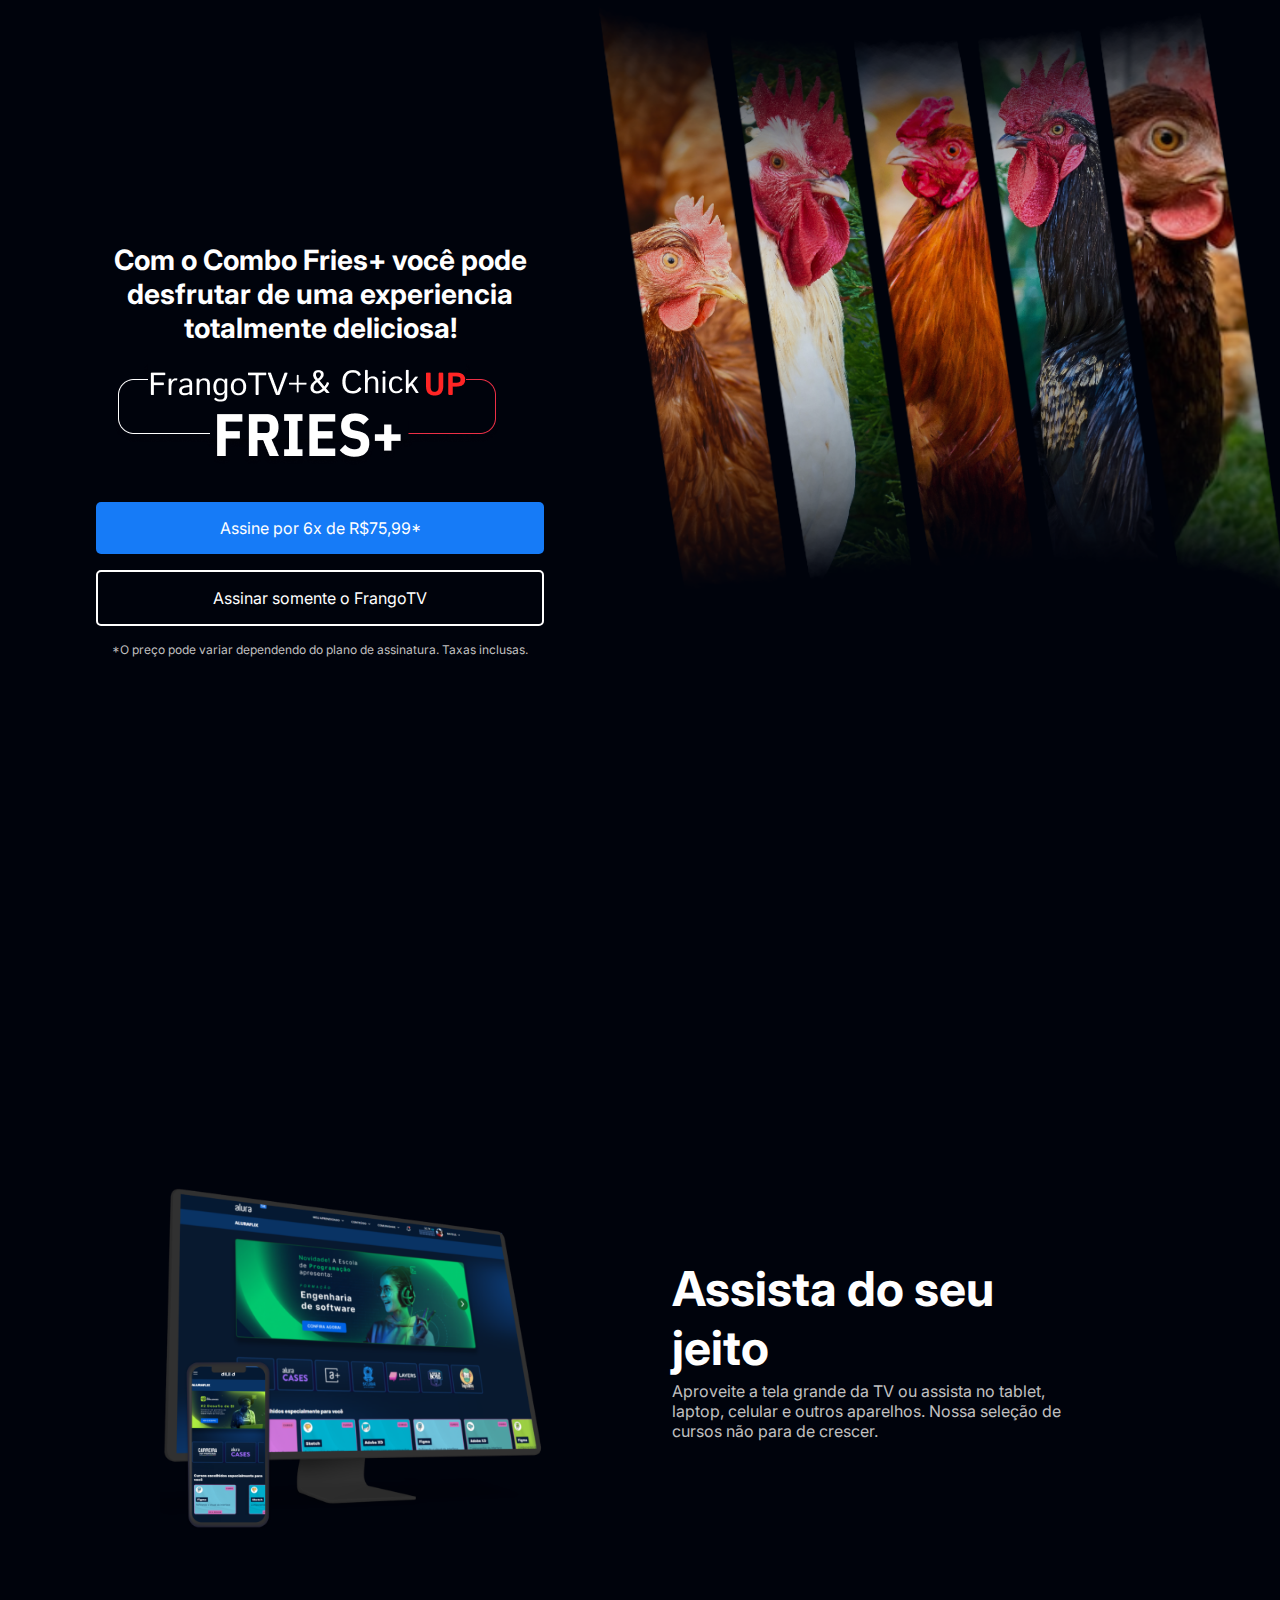
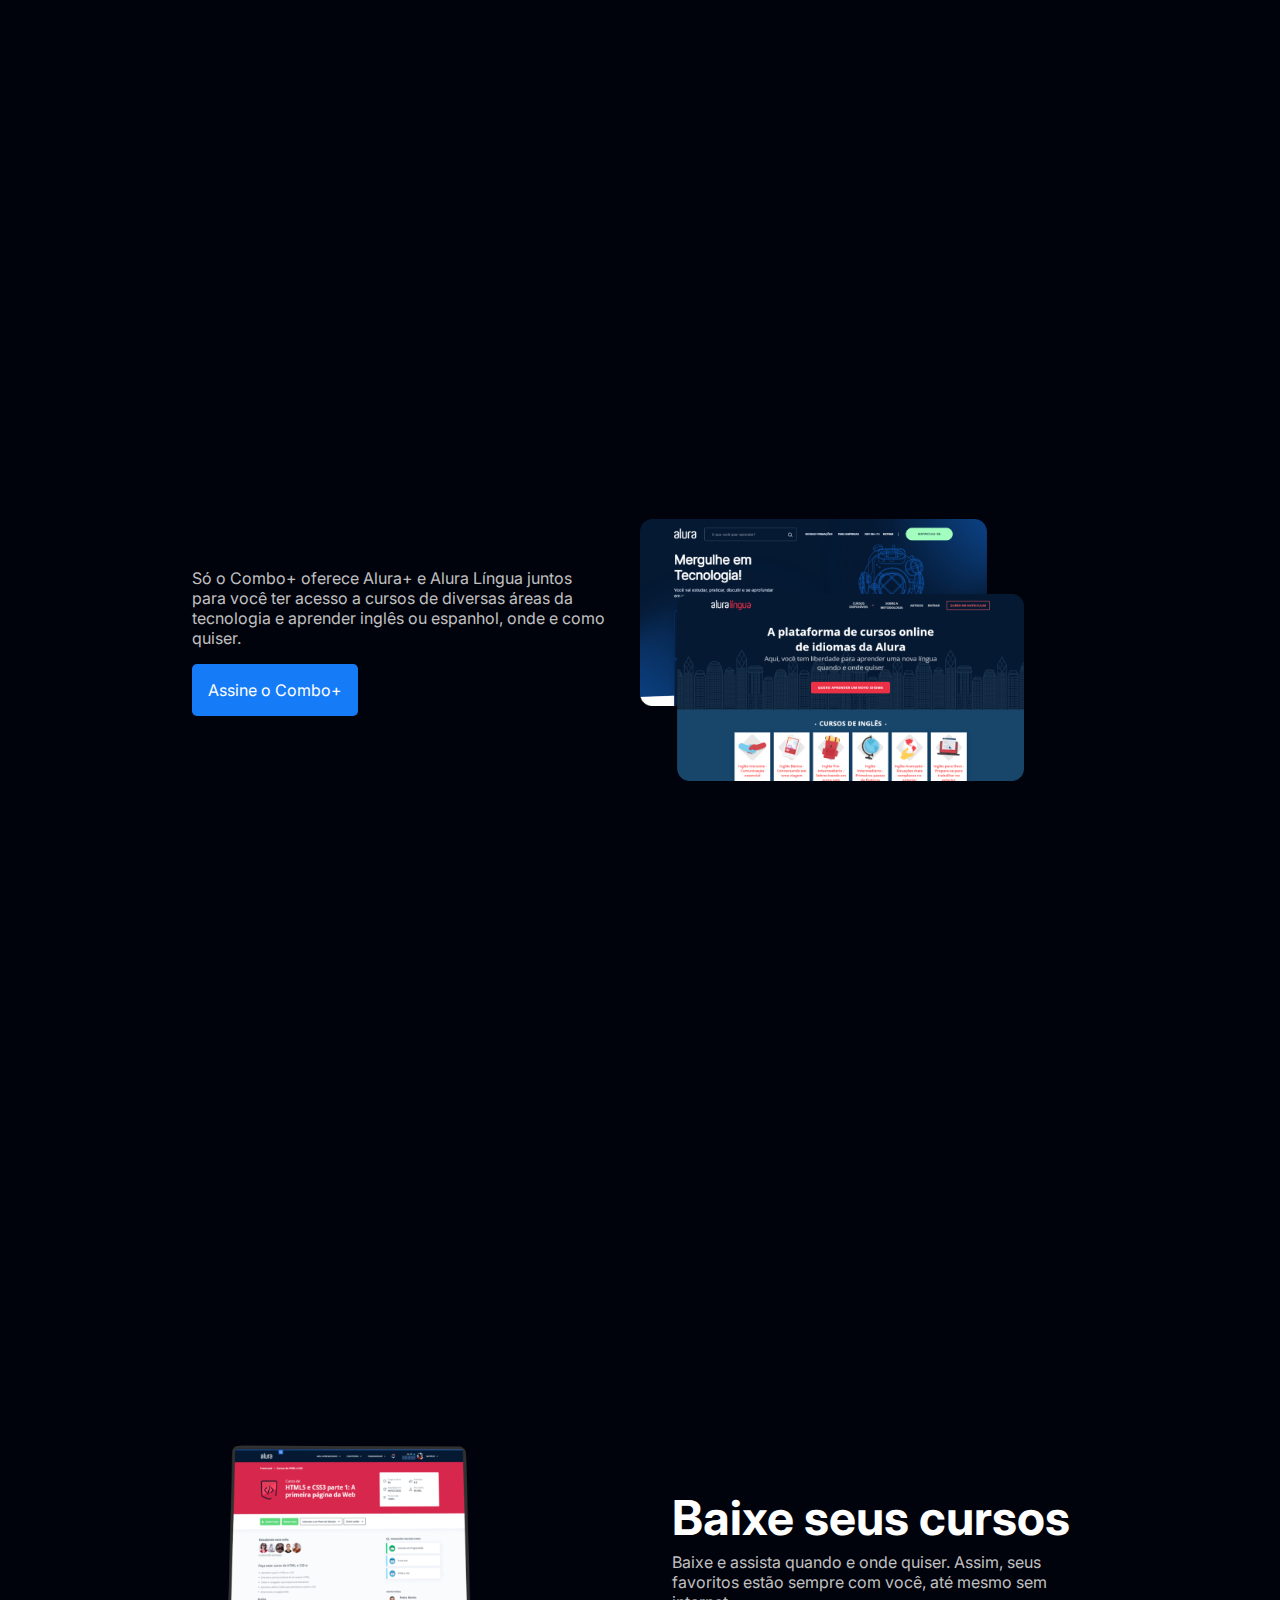
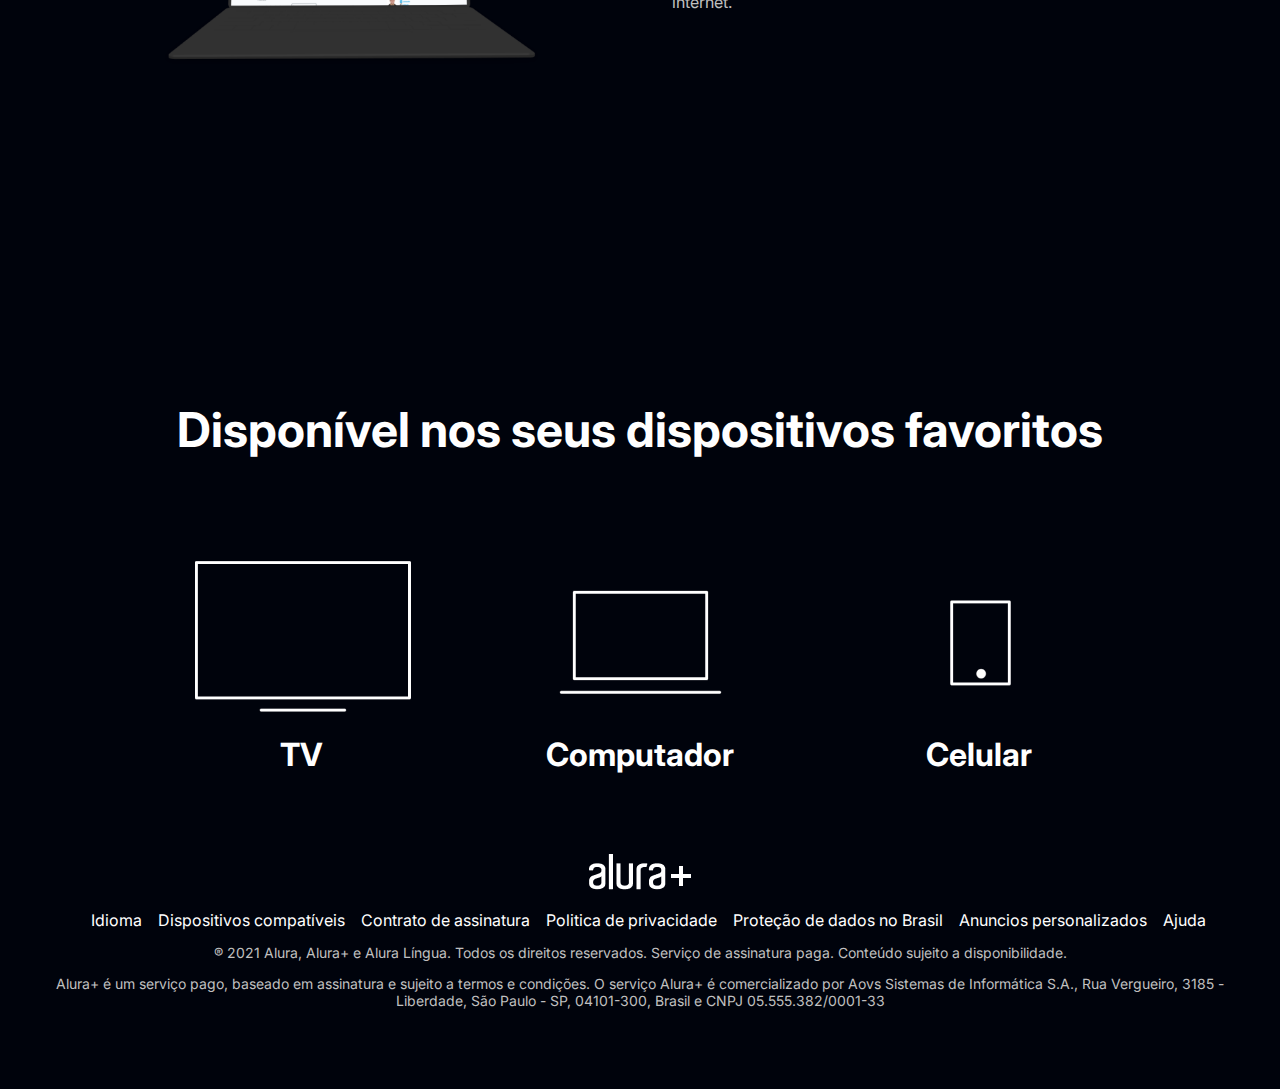
==== FrangoTV/index.html @ 70b061ad "Add files via upload" ====
<!DOCTYPE html>
<html>

<head>
    <title>Alura Plus</title>
    <meta charset="UTF-8">
    <meta name="viewport" content="width=device-width, initial-scale=1">
    <link rel="stylesheet" href="styles.css">
    <link rel="preconnect" href="https://fonts.googleapis.com">
    <link rel="preconnect" href="https://fonts.gstatic.com" crossorigin>
    <link href="https://fonts.googleapis.com/css2?family=Inter:wght@400;700&display=swap" rel="stylesheet">
</head>

<body>
    <section class="principal container">
        <div class="container__caixa">
            <h1 class="container__titulo">Com o Combo Fries+ você pode desfrutar de uma experiencia totalmente deliciosa!</h1>
            <img src="img/combo.png" alt="O combo+ é a junção do alura+ e o alura língua" class="container__imagem">
            <a href="www.alura.com.br" class="container__botao">Assine por 6x de R$75,99*</a>
            <a href="www.alura.com.br" class="container__botao botao_secundario">Assinar somente o FrangoTV</a>
            <p class="container__aviso">*O preço pode variar dependendo do plano de assinatura. Taxas inclusas.</p>
        </div>
    </section>

    <section class="container secundario">
        <img src="img/Plataformas.png" alt="Um monitor e um celular com a alura plus aberta" class="secundario__imagem">
        <div class="container__descricao">
            <h2 class="descricao__titulo">Assista do seu jeito</h2>
            <p class="descricao__texto">Aproveite a tela grande da TV ou assista no tablet, laptop, celular e outros
                aparelhos. Nossa seleção de cursos não para de crescer.</p>
        </div>
    </section>

    <section class="container secundario">
        <div class="container__descricao">
            <p class="descricao__texto">
                Só o Combo+ oferece Alura+ e Alura Língua juntos para você ter acesso a cursos de diversas áreas da
                tecnologia e aprender inglês ou espanhol, onde e como quiser.
            </p>
            <a href="www.alura.com.br" class="container__botao secundario__botao" container>Assine o Combo+</a>
        </div>
        <img src="img/Telas.png" alt="Tela do alura+ e alura língua" class="secundario__imagem">
    </section>

    <section class="container secundario">
        <img src="img/Notebook.png" alt="Notebook com a página do curso HTML5 e CSS3 da Alura aberta"
            class="secundario__imagem">
        <div class="container__descricao">
            <h2 class="descricao__titulo">Baixe seus cursos</h2>
            <p class="descricao__texto">Baixe e assista quando e onde quiser. Assim, seus favoritos estão sempre com
                você, até mesmo sem internet.</p>
        </div>
    </section>

    <section class="dispositivos">
        <h2 class="dispositivos__titulo">Disponível nos seus dispositivos favoritos</h2>
        <ul class="dispositivos__lista">
            <li>
                <img src="img/tv.png" alt="Ícone de televisão">
                <h3 class="lista__item">TV</h3>
            </li>
            <li>
                <img src="img/computador.png" alt="Ícone de computador">
                <h3 class="lista__item">Computador</h3>
            </li>
            <li>
                <img src="img/celular.png" alt="Ícone de celular">
                <h3 class="lista__item">Celular</h3>
            </li>
        </ul>
    </section>

    <footer class="rodape">
        <img src="img/Logo.png" alt="Alura+" class="rodape__logo">
        <ul class="rodape__lista">
            <li class="lista__link">
                <a href="#">Idioma</a>
            </li>
            <li class="lista__link">
                <a href="#">Dispositivos compatíveis</a>
            </li>
            <li class="lista__link">
                <a href="#">Contrato de assinatura</a>
            </li>
            <li class="lista__link">
                <a href="#">Politica de privacidade</a>
            </li>
            <li class="lista__link">
                <a href="#">Proteção de dados no Brasil</a>
            </li>
            <li class="lista__link">
                <a href="#">Anuncios personalizados</a>
            </li>
            <li class="lista__link">
                <a href="#">Ajuda</a>
            </li>
        </ul>
        <p class="rodape__texto">® 2021 Alura, Alura+ e Alura Língua. Todos os direitos reservados. Serviço de
            assinatura paga. Conteúdo sujeito a disponibilidade.</p>
        <p class="rodape__texto">Alura+ é um serviço pago, baseado em assinatura e sujeito a termos e condições. O
            serviço Alura+ é comercializado por Aovs Sistemas de Informática S.A., Rua Vergueiro, 3185 - Liberdade, São
            Paulo - SP, 04101-300, Brasil e CNPJ 05.555.382/0001-33</p>
    </footer>

</body>

</html>
---- FrangoTV/styles.css ----
:root {
    --branco-principal: #FFFFFF;
    --cinza-secundario: #C0C0C0;
    --botao-azul: #167BF7;
    --cor-de-fundo: #00030C;
    --fonte-principal: 'Inter';
    --botao-azul-efeito: #3c92fa;
}

body {
    background-color: var(--cor-de-fundo);
    color: var(--branco-principal);
    font-family: var(--fonte-principal);
    font-size: 16px;
    font-weight: 400;
}

* {
    margin: 0;
    padding: 0;
}

.principal {
    background-image: url("img/Background.png");
    background-repeat: no-repeat;
    background-size: contain;
    align-items: center;
    text-align: center;
}

.container {
    height: 100vh;
    display: grid;
    grid-template-columns: 50% 50%;
}

.container__botao {
    background-color: var(--botao-azul);
    border-radius: 5px;
    padding: 1em;
    color: var(--branco-principal);
    display: block;
    text-decoration: none;
    margin-bottom: 1em;
}

.botao_secundario {
    background-color: transparent;
    border: 2px solid var(--branco-principal)
}

.container__aviso {
    font-size: 12px;
    color: var(--cinza-secundario);
}

.container__titulo {
    font-size: 28px;
    font-weight: 700;
}

.container__imagem {
    margin: 1em 0 2em 0;
}

.container__caixa {
    margin: 0 6em;
}

.secundario__imagem {
    width: 80%;
}

.secundario {
    align-items: center;
    margin: 0 10em;
}

.descricao__titulo {
    font-weight: 700;
    font-size: 48px;
    color: var(--branco-principal);
    margin-bottom: 0.1em;
}

.descricao__texto {
    color: var(--cinza-secundario);
}

.secundario__botao {
    display: inline-block;
    margin-top: 1em;
}

.container__descricao {
    padding: 2em;
}

.dispositivos__lista {
    display: flex;
    justify-content: center;
    list-style-type: none;
    margin: 5em 0;
}

.dispositivos {
    text-align: center;
}

.dispositivos__titulo {
    font-size: 48px;
    color: var(--branco-principal);
}

.lista__item {
    font-size: 32px;
    color: var(--branco-principal);
}

.rodape {
    text-align: center;
    margin: 5em 3em;
}

.rodape__lista {
    display: flex;
    justify-content: center;
    list-style-type: none;
    margin-top: 1em;
}

.lista__link a{
    text-decoration: none;
    color: var(--branco-principal);
    margin-left: 1em;
}

.rodape__texto {
    margin: 1em 0;
    color: var(--cinza-secundario);
    font-size: 14px;
}

.lista__link a:hover {
    color: var(--botao-azul);
}

.lista__link a:active {
    color: purple;
}

.container__botao:hover {
    background-color: var(--botao-azul-efeito);
    color: var(--cor-de-fundo);
}
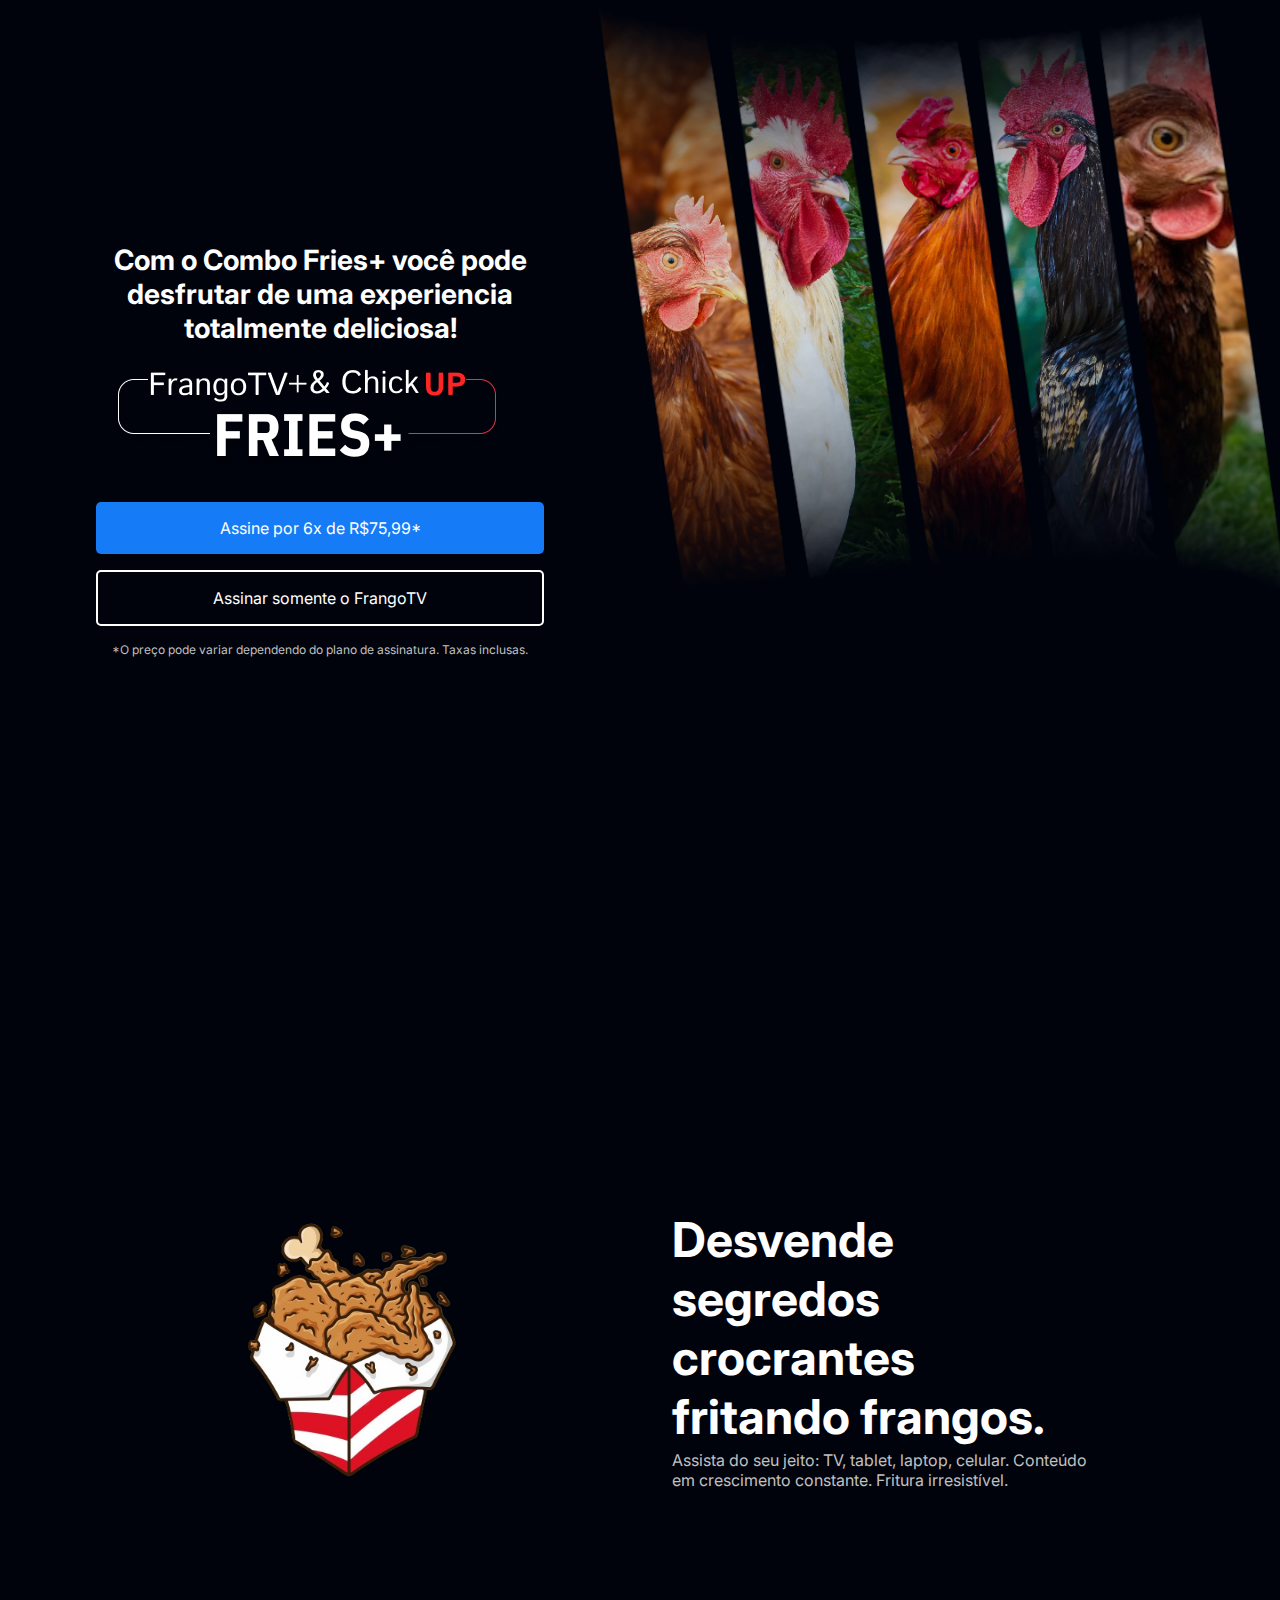
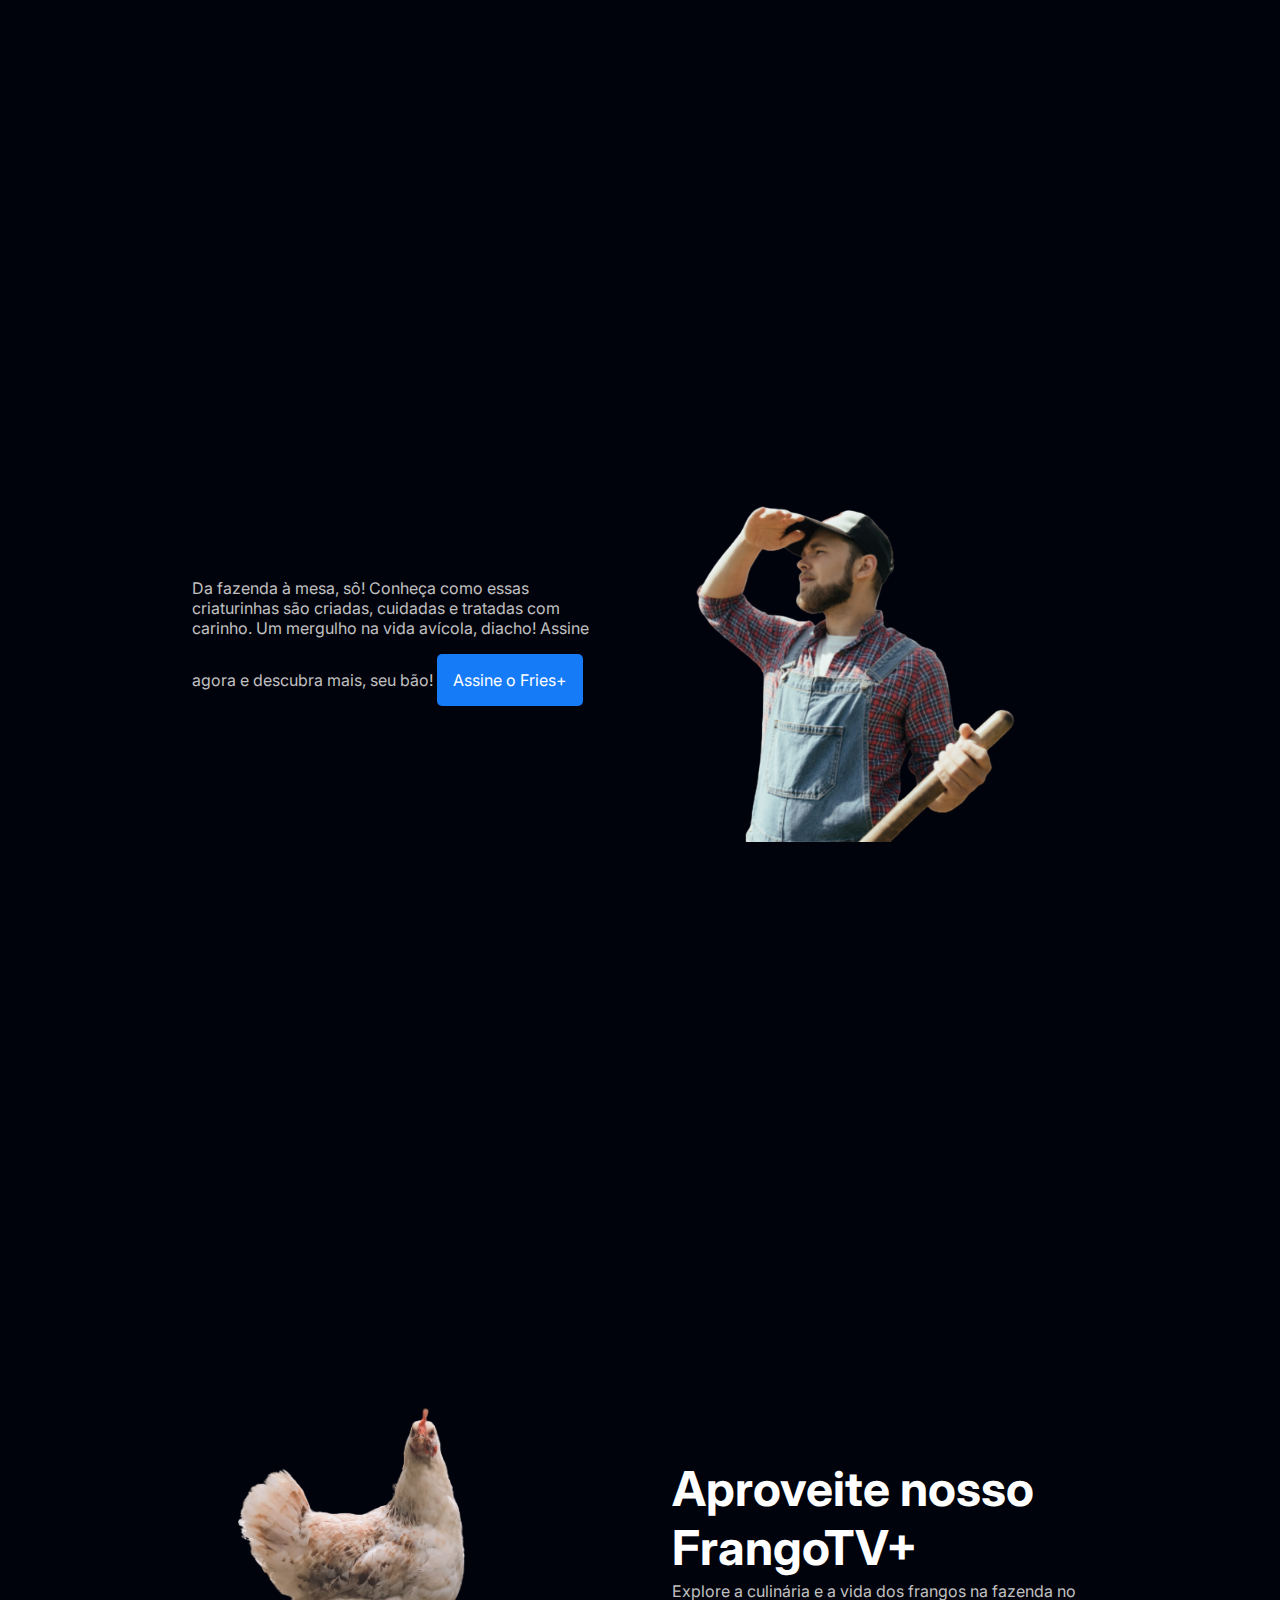
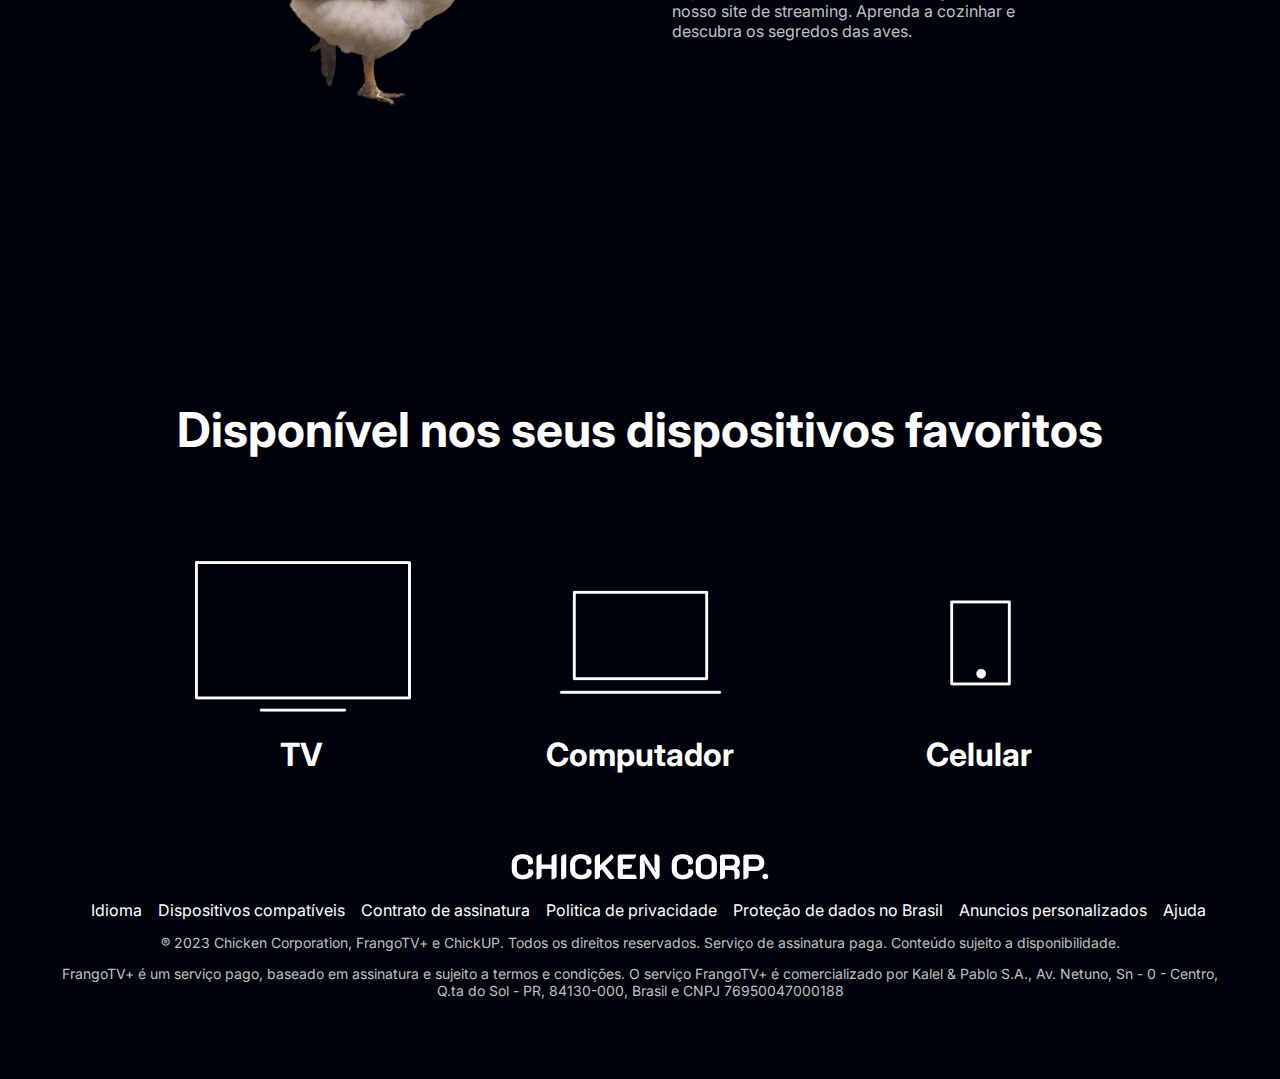
==== commit b2ed72b3: "Add files via upload" ====
--- a/FrangoTV/index.html
+++ b/FrangoTV/index.html
@@ -16,39 +16,35 @@
         <div class="container__caixa">
             <h1 class="container__titulo">Com o Combo Fries+ você pode desfrutar de uma experiencia totalmente deliciosa!</h1>
             <img src="img/combo.png" alt="O combo+ é a junção do alura+ e o alura língua" class="container__imagem">
-            <a href="www.alura.com.br" class="container__botao">Assine por 6x de R$75,99*</a>
-            <a href="www.alura.com.br" class="container__botao botao_secundario">Assinar somente o FrangoTV</a>
+            <a href="https://www.youtube.com/watch?v=vT6P-qj69FE" class="container__botao">Assine por 6x de R$75,99*</a>
+            <a href="https://www.youtube.com/watch?v=vT6P-qj69FE" class="container__botao botao_secundario">Assinar somente o FrangoTV</a>
             <p class="container__aviso">*O preço pode variar dependendo do plano de assinatura. Taxas inclusas.</p>
         </div>
     </section>
 
     <section class="container secundario">
-        <img src="img/Plataformas.png" alt="Um monitor e um celular com a alura plus aberta" class="secundario__imagem">
+        <img src="img/balde2.png" alt="Um monitor e um celular com a alura plus aberta" class="secundario__imagem">
         <div class="container__descricao">
-            <h2 class="descricao__titulo">Assista do seu jeito</h2>
-            <p class="descricao__texto">Aproveite a tela grande da TV ou assista no tablet, laptop, celular e outros
-                aparelhos. Nossa seleção de cursos não para de crescer.</p>
+            <h2 class="descricao__titulo">Desvende segredos crocrantes fritando frangos.</h2>
+            <p class="descricao__texto">Assista do seu jeito: TV, tablet, laptop, celular. Conteúdo em crescimento constante. Fritura irresistível.</p>
         </div>
     </section>
 
     <section class="container secundario">
         <div class="container__descricao">
             <p class="descricao__texto">
-                Só o Combo+ oferece Alura+ e Alura Língua juntos para você ter acesso a cursos de diversas áreas da
-                tecnologia e aprender inglês ou espanhol, onde e como quiser.
-            </p>
-            <a href="www.alura.com.br" class="container__botao secundario__botao" container>Assine o Combo+</a>
+                Da fazenda à mesa, sô! Conheça como essas criaturinhas são criadas, cuidadas e tratadas com carinho. Um mergulho na vida avícola, diacho! Assine agora e descubra mais, seu bão!
+            <a href="https://www.youtube.com/watch?v=vT6P-qj69FE" class="container__botao secundario__botao" container>Assine o Fries+</a>
         </div>
-        <img src="img/Telas.png" alt="Tela do alura+ e alura língua" class="secundario__imagem">
+        <img src="img/caipirainteligente.png" alt="Tela do alura+ e alura língua" class="secundario__imagem">
     </section>
 
     <section class="container secundario">
-        <img src="img/Notebook.png" alt="Notebook com a página do curso HTML5 e CSS3 da Alura aberta"
+        <img src="img/galinhamassemvestido.png" alt="Notebook com a página do curso HTML5 e CSS3 da Alura aberta"
             class="secundario__imagem">
         <div class="container__descricao">
-            <h2 class="descricao__titulo">Baixe seus cursos</h2>
-            <p class="descricao__texto">Baixe e assista quando e onde quiser. Assim, seus favoritos estão sempre com
-                você, até mesmo sem internet.</p>
+            <h2 class="descricao__titulo">Aproveite nosso FrangoTV+</h2>
+            <p class="descricao__texto">Explore a culinária e a vida dos frangos na fazenda no nosso site de streaming. Aprenda a cozinhar e descubra os segredos das aves.</p>
         </div>
     </section>
 
@@ -71,7 +67,7 @@
     </section>
 
     <footer class="rodape">
-        <img src="img/Logo.png" alt="Alura+" class="rodape__logo">
+        <img src="img/logo.png" alt="Alura+" class="rodape__logo">
         <ul class="rodape__lista">
             <li class="lista__link">
                 <a href="#">Idioma</a>
@@ -95,11 +91,10 @@
                 <a href="#">Ajuda</a>
             </li>
         </ul>
-        <p class="rodape__texto">® 2021 Alura, Alura+ e Alura Língua. Todos os direitos reservados. Serviço de
+        <p class="rodape__texto">® 2023 Chicken Corporation, FrangoTV+ e ChickUP. Todos os direitos reservados. Serviço de
             assinatura paga. Conteúdo sujeito a disponibilidade.</p>
-        <p class="rodape__texto">Alura+ é um serviço pago, baseado em assinatura e sujeito a termos e condições. O
-            serviço Alura+ é comercializado por Aovs Sistemas de Informática S.A., Rua Vergueiro, 3185 - Liberdade, São
-            Paulo - SP, 04101-300, Brasil e CNPJ 05.555.382/0001-33</p>
+        <p class="rodape__texto">FrangoTV+ é um serviço pago, baseado em assinatura e sujeito a termos e condições. O
+            serviço FrangoTV+ é comercializado por Kalel & Pablo S.A., Av. Netuno, Sn - 0 - Centro, Q.ta do Sol - PR, 84130-000, Brasil e CNPJ 76950047000188</p>
     </footer>
 
 </body>
